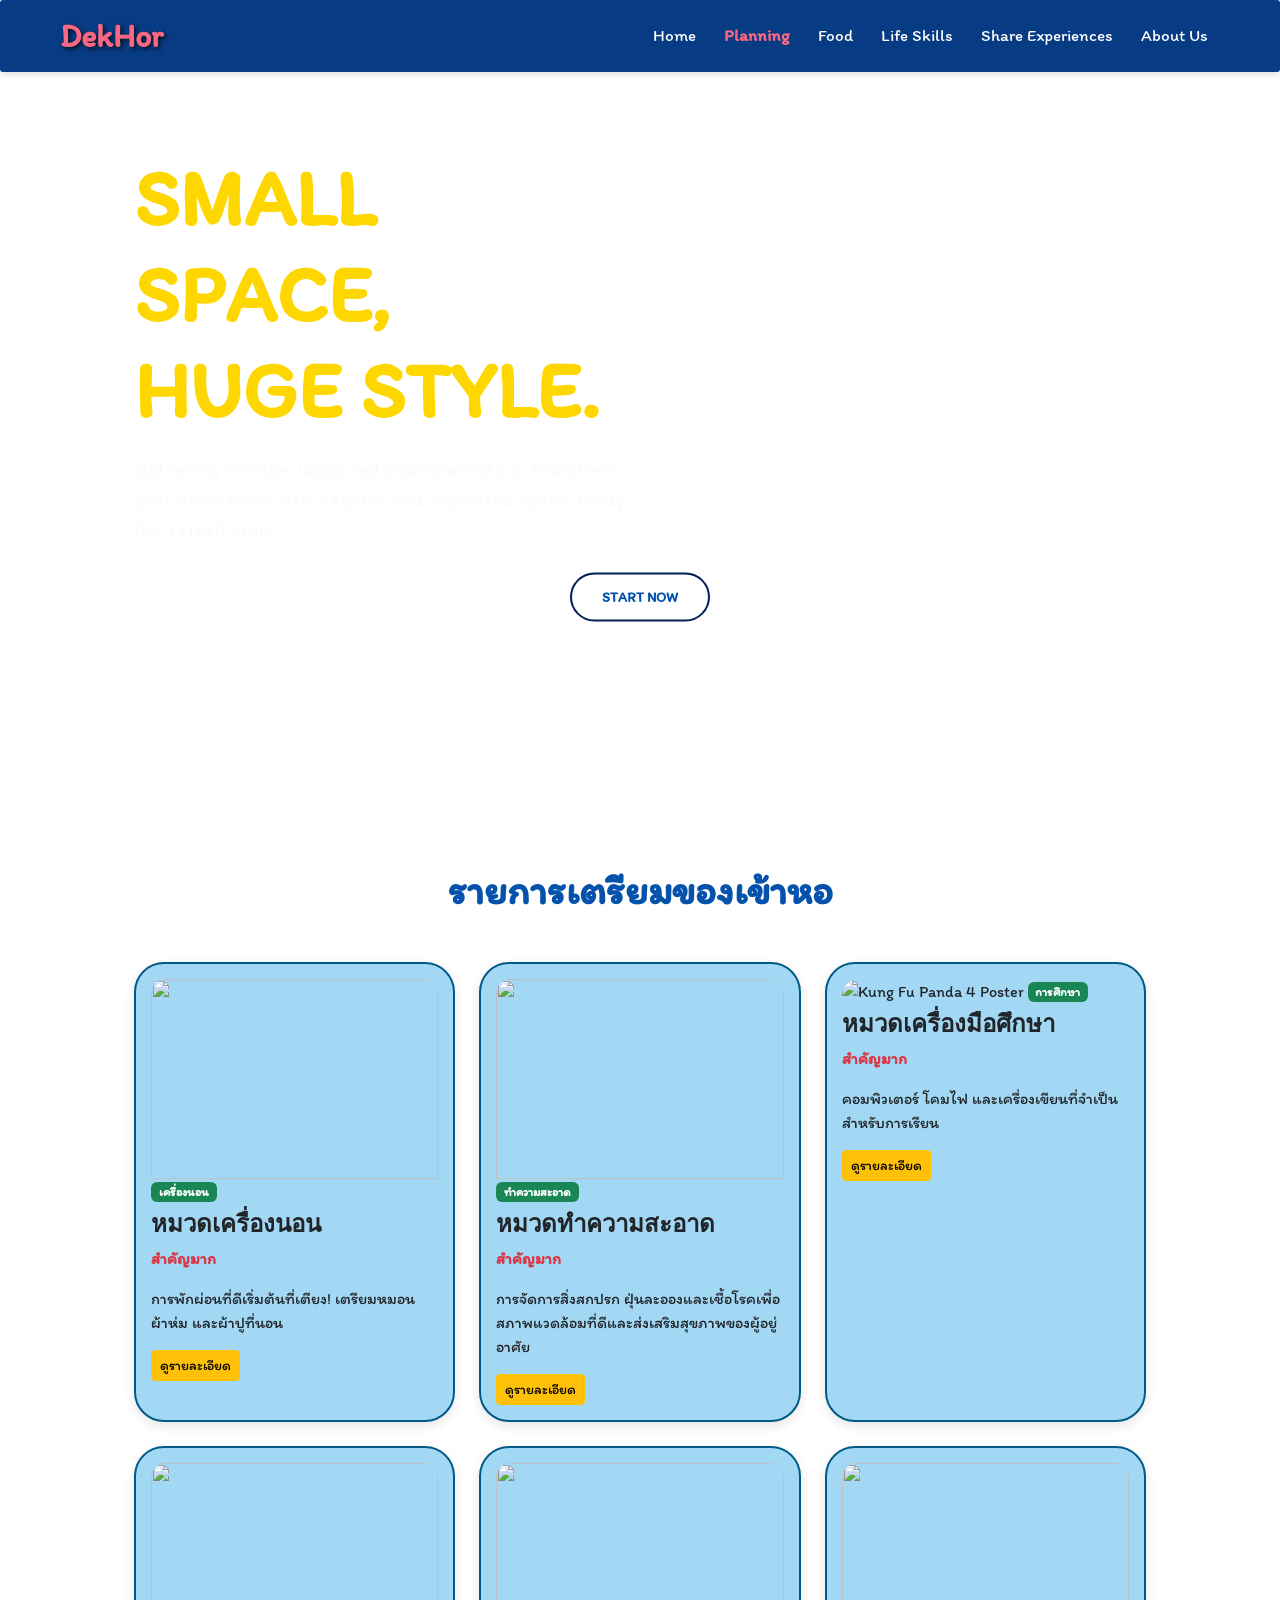
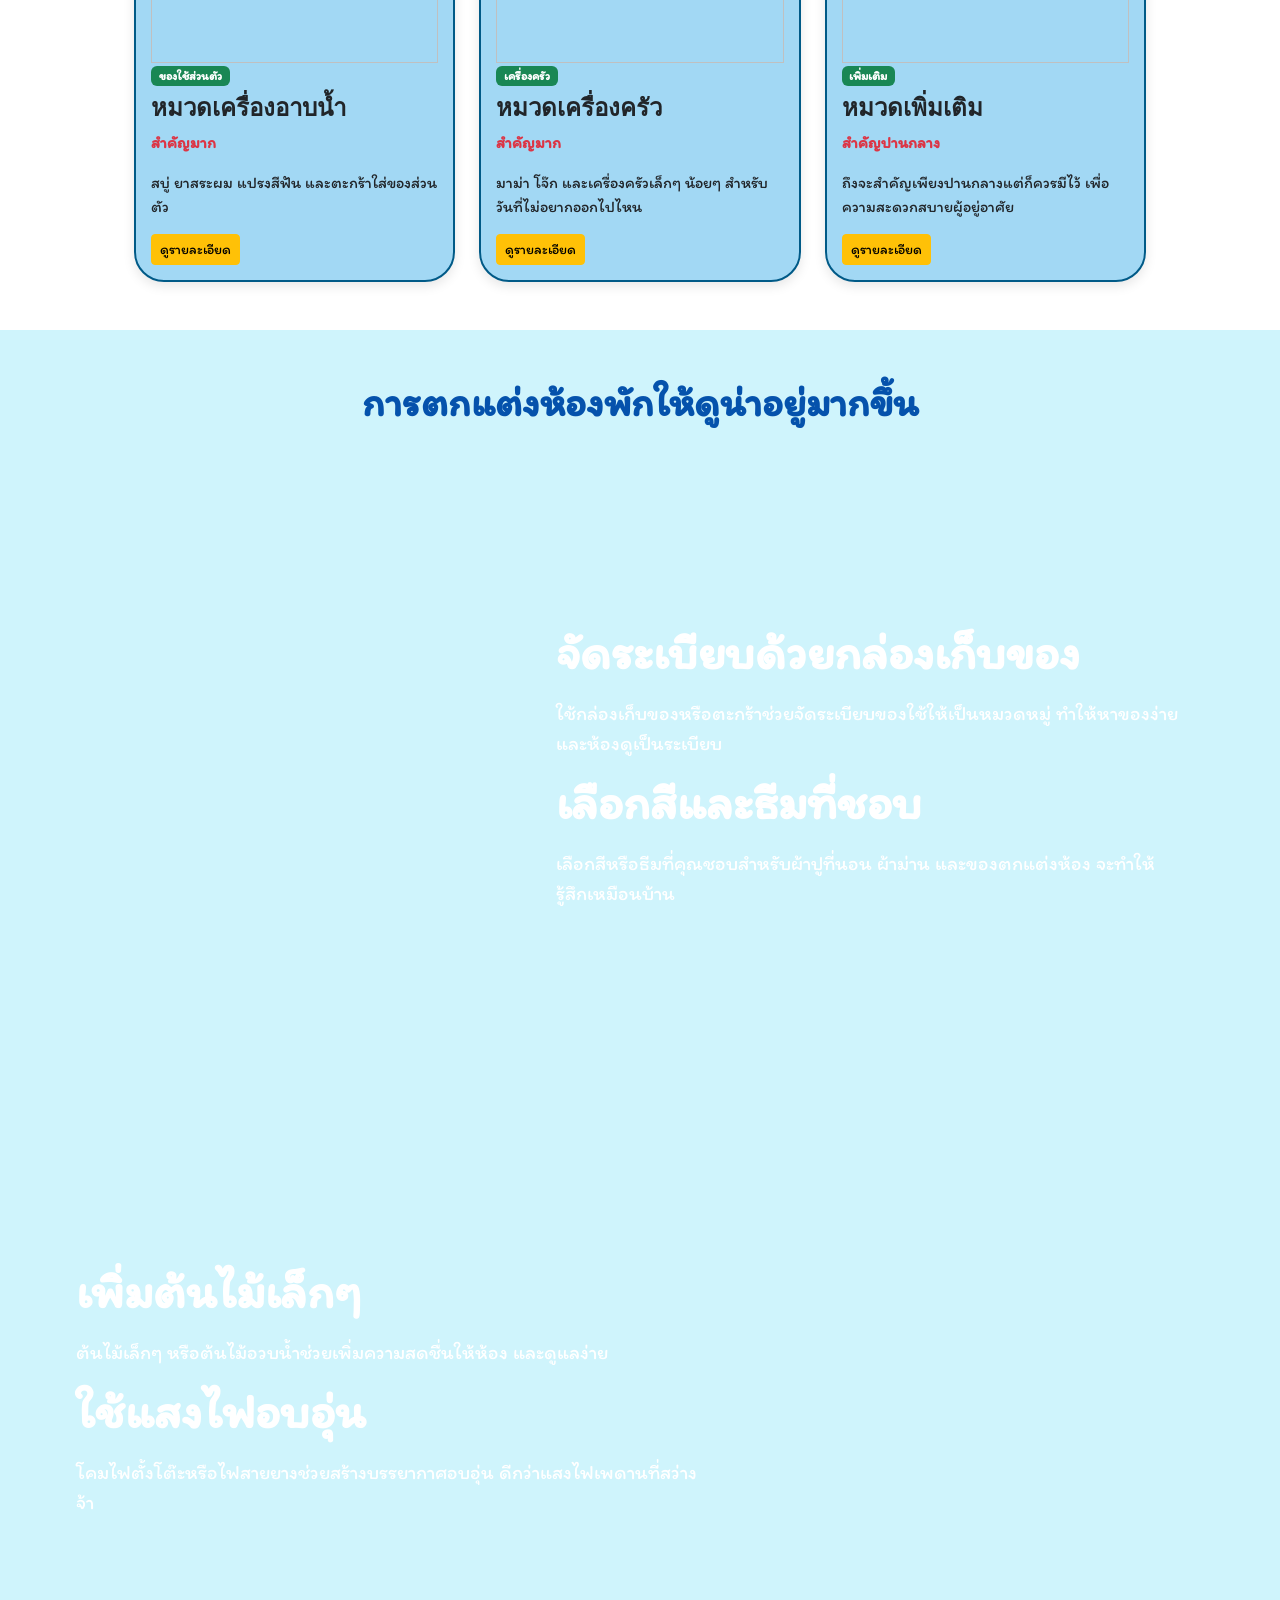
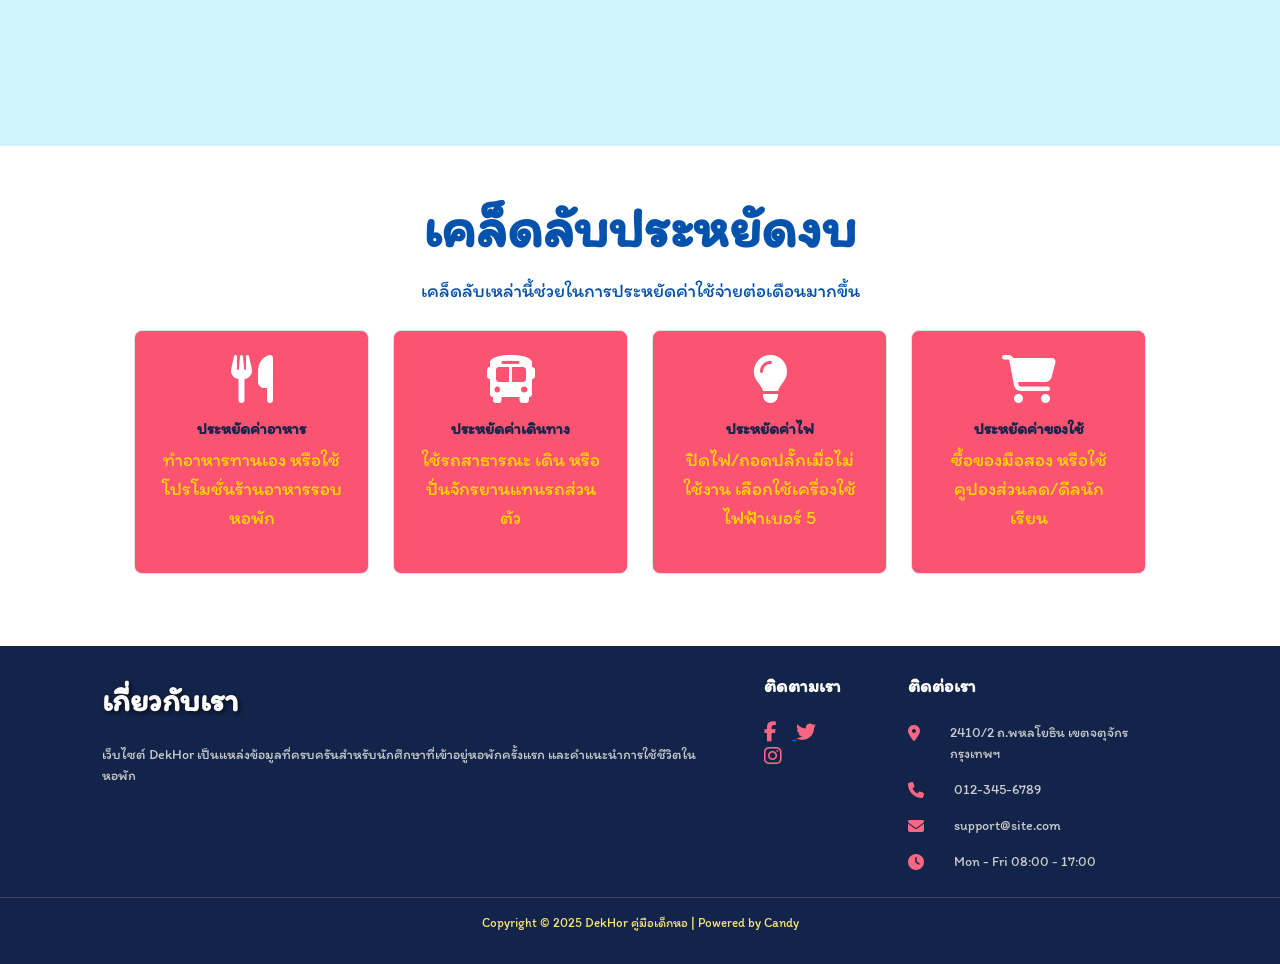
==== Page2S.html @ 7e624279 "Update all files" ====
<!DOCTYPE html>
<html lang="th">
<head>
    <meta charset="UTF-8">
    <meta name="viewport" content="width=device-width, initial-scale=1.0">
    <title>DekHor-Candy.com</title>
    <link href="https://cdn.jsdelivr.net/npm/bootstrap@5.3.3/dist/css/bootstrap.min.css" rel="stylesheet">
    <link href="https://fonts.googleapis.com/css2?family=Poppins:wght@400;600;700&display=swap" rel="stylesheet">
    <link rel="stylesheet" href="Page2S.css">
    <link rel="stylesheet" href="https://cdnjs.cloudflare.com/ajax/libs/font-awesome/6.5.2/css/all.min.css">
    
</head>
<body>

    <!-- navbar -->
    <header class="main-header">
        <div class="container nav-wrapper">
             <a href="#" class="logo">DekHor</a>
                <nav class="main-nav">
                    <ul>
                         <li><a href="index.html">Home</a></li>
                        <li><a href="#" class="active-link">Planning</a></li>
                        <li><a href="page3.html">Food</a></li>
                        <li><a href="Page4.html">Life Skills</a></li> 
                        <li><a href="page5.html">Share Experiences</a></li>
                        <li><a href="page6.html">About Us</a></li>
                    </ul>
                </nav>
        </div>
    </header>
    
    <div class="banner-section text-center text-lg-start position-relative">
        <div class="container custom-container">
            <div class="row align-items-center">
                <div class="col-lg-6 z-1">
                <h1 class="display-1 fw-bold text-uppercase mb-3">SMALL SPACE,<br> HUGE STYLE.</h1>
                <p class="lead mb-4">Gathering creative ideas and essential lists to transform your dorm room into a stylish and organized space, ready for a fresh start.</p>
                </div>
                <div class="col-lg-6 banner-image-container z-1">
            </div>
        </div>
        
        <a href="#checklist" class="btn btn-outline-dark btn-lg banner-btn position-absolute start-50 translate-middle" style="top: 73%;">START NOW</a>
        </div> 
        <div class="wave-background"></div>
    <!-- <div class="image-content">
        <img src="https://cdn.pixabay.com/photo/2019/10/27/19/50/his-and-her-4582654_640.png" alt="Bedding essentials" class="item-image">
    </div> -->
    </div>
    </header>
    <section id="checklist" class="py-5">
        <div class="container custom-container">
            <h4 class="text-center mb-5 display-5 fw-bold ">รายการเตรียมของเข้าหอ</h4>
            <div class="row row-cols-1 row-cols-sm-2 row-cols-md-3 row-cols-lg-3 g-4">
                <div class="col">
                    <div class="card h-100 card-custom">
                        <div class="card-img-top card-placeholder">
                    </div>
                        <div class="card-body">
                            <img src="https://www.ikea.com/ext/ingkadam/m/7947dcb6a9836bea/original/PH171928-crop001.jpg?f=xl" class="card-img-top card-cover-image" alt="">
                            <span class="badge bg-success mb-2">เครื่องนอน</span>
                            <h5 class="card-title">หมวดเครื่องนอน</h5>
                            <p class="card-text text-danger fw-bold">สำคัญมาก</p>
                            <p class="card-text">การพักผ่อนที่ดีเริ่มต้นที่เตียง! เตรียมหมอน ผ้าห่ม และผ้าปูที่นอน</p>
                            <button class="btn btn-sm btn-warning" data-bs-toggle="modal" data-bs-target="#itemModal1">ดูรายละเอียด</button>
                        </div>
                    </div>
                </div>
                <div class="col">
                    <div class="card h-100 card-custom">
                        <div class="card-img-top card-placeholder"></div>
                        <div class="card-body">
                            <img src="https://www.ikea.com/images/aengsjoen-a6f389eda49e65a66efc61b4f09bb8aa.jpg?f=s" class="card-img-top card-cover-image" alt="">
                            <span class="badge bg-success mb-2">ทำความสะอาด</span>
                            <h5 class="card-title">หมวดทำความสะอาด</h5>
                            <p class="card-text text-danger fw-bold">สำคัญมาก</p>
                            <p class="card-text">การจัดการสิ่งสกปรก ฝุ่นละอองและเชื้อโรคเพื่อสภาพแวดล้อมที่ดีและส่งเสริมสุขภาพของผู้อยู่อาศัย</p>
                            <button class="btn btn-sm btn-warning" data-bs-toggle="modal" data-bs-target="#itemModal2">ดูรายละเอียด</button>
                        </div>
                    </div>
                </div>
                <div class="col">
                    <div class="card h-100 card-custom">
                        <div class="card-img-top card-placeholder"></div>
                        <div class="card-body">
                            <img src="https://www.ikea.com/th/th/images/products/kallax-loberget-desk-and-chair-white__1383002_pe962418_s5.jpg?f=xxs" class="card-img-top card-cover-image" alt="Kung Fu Panda 4 Poster">
                            <span class="badge bg-success mb-2">การศึกษา</span>
                            <h5 class="card-title">หมวดเครื่องมือศึกษา</h5>
                            <p class="card-text text-danger fw-bold">สำคัญมาก</p>
                            <p class="card-text">คอมพิวเตอร์ โคมไฟ และเครื่องเขียนที่จำเป็นสำหรับการเรียน</p>
                            <button class="btn btn-sm btn-warning" data-bs-toggle="modal" data-bs-target="#itemModal3">ดูรายละเอียด</button>
                        </div>
                    </div>
                </div>
                <div class="col">
                    <div class="card h-100 card-custom">
                        <div class="card-img-top card-placeholder"></div>
                        <div class="card-body">
                            <img src="https://scg-home-prod-dam-product.s3.ap-southeast-1.amazonaws.com/ac03ea1b4687407180a971ad364105a7.jpg" class="card-img-top card-cover-image" alt="">
                            <span class="badge bg-success text-white mb-2">ของใช้ส่วนตัว</span>
                            <h5 class="card-title">หมวดเครื่องอาบน้ำ</h5>
                            <p class="card-text text-danger fw-bold">สำคัญมาก</p>
                            <p class="card-text">สบู่ ยาสระผม แปรงสีฟัน และตะกร้าใส่ของส่วนตัว</p>
                            <button class="btn btn-sm btn-warning" data-bs-toggle="modal" data-bs-target="#itemModal4">ดูรายละเอียด</button>
                        </div>
                    </div>
                </div>
                <div class="col">
                    <div class="card h-100 card-custom">
                        <div class="card-img-top card-placeholder"></div>
                        <div class="card-body">
                            <img src="https://www.ikea.com/th/th/images/products/nickebo-door-matt-anthracite__1126846_pe875874_s5.jpg?f=xxs" class="card-img-top card-cover-image" alt="">
                            <span class="badge bg-success mb-2">เครื่องครัว</span>
                            <h5 class="card-title">หมวดเครื่องครัว</h5>
                            <p class="card-text text-danger fw-bold">สำคัญมาก</p>
                            <p class="card-text">มาม่า โจ๊ก และเครื่องครัวเล็กๆ น้อยๆ สำหรับวันที่ไม่อยากออกไปไหน</p>
                            <button class="btn btn-sm btn-warning" data-bs-toggle="modal" data-bs-target="#itemModal5">ดูรายละเอียด</button>
                        </div>
                    </div>
                </div>
                <div class="col">
                    <div class="card h-100 card-custom">
                        <div class="card-img-top card-placeholder"></div>
                        <div class="card-body">
                            <img src="https://www.ikea.com/th/th/images/products/baggebo-shelving-unit-metal-white__0981563_pe815398_s5.jpg?f=xxs" class="card-img-top card-cover-image" alt="">
                            <span class="badge bg-success mb-2">เพิ่มเติม</span>
                            <h5 class="card-title">หมวดเพิ่มเติม</h5>
                            <p class="card-text text-danger fw-bold">สำคัญปานกลาง</p>
                            <p class="card-text">ถึงจะสำคัญเพียงปานกลางแต่ก็ควรมีไว้ เพื่อความสะดวกสบายผู้อยู่อาศัย</p>
                            <button class="btn btn-sm btn-warning" data-bs-toggle="modal" data-bs-target="#itemModal6">ดูรายละเอียด</button>
                        </div>
                    </div>
                </div>
                </div>
  
        </div>
    </section>

    <div class="modal fade" id="itemModal1" tabindex="-1" aria-labelledby="itemModal1Label" aria-hidden="true">
        <div class="modal-dialog modal-dialog-centered">
            <div class="modal-content">
                <div class="modal-header">
                    <h5 class="modal-title" id="itemModal1Label">รายละเอียด: หมวดเครื่องนอน</h5>
                    <button type="button" class="btn-close" data-bs-dismiss="modal" aria-label="Close"></button>
                </div>
                <div class="modal-body">
                    <ul class="list-unstyled">
                        <li><i class="fa-solid fa-circle-check text-success me-2"></i> หมอนและปลอกหมอน</li>
                        <li><i class="fa-solid fa-circle-check text-success me-2"></i> ผ้าห่ม หรือ ผ้านวม</li>
                        <li><i class="fa-solid fa-circle-check text-success me-2"></i> ผ้าปูที่นอน (ขนาดเตียงหอพัก)</li>
                        <li><i class="fa-solid fa-circle-check text-success me-2"></i> หมอนข้าง</li>
                        <li><i class="fa-solid fa-circle-check text-success me-2"></i> ตุ๊กตา</li>
                    </ul>
                </div>
                <div class="modal-footer">
                    <button type="button" class="btn btn-danger" data-bs-dismiss="modal">ปิด</button>
                </div>
            </div>
        </div>
    </div>
    <div class="modal fade" id="itemModal2" tabindex="-1" aria-labelledby="itemModal2Label" aria-hidden="true">
        <div class="modal-dialog modal-dialog-centered">
            <div class="modal-content">
                <div class="modal-header">
                    <h5 class="modal-title" id="itemModal2Label">รายละเอียด: หมวดทำความสะอาด</h5>
                    <button type="button" class="btn-close" data-bs-dismiss="modal" aria-label="Close"></button>
                </div>
                <div class="modal-body">
                    <ul class="list-unstyled">
                        <li><i class="fa-solid fa-circle-check text-success me-2"></i> น้ำยาซักผ้า น้ำยาปรับผ้านุ่ม</li>
                        <li><i class="fa-solid fa-circle-check text-success me-2"></i> น้ำยาล้างห้องน้ำ</li>
                        <li><i class="fa-solid fa-circle-check text-success me-2"></i> น้ำยาล้างจานและฟองน้ำ</li>
                        <li><i class="fa-solid fa-circle-check text-success me-2"></i> แปรงขัดห้องน้ำ</li>
                        <li><i class="fa-solid fa-circle-check text-success me-2"></i> ไม้กวาด ไม้ถูพื้น</li>
                        <li><i class="fa-solid fa-circle-check text-success me-2"></i> น้ำยาถูพื้น </li>
                        <li><i class="fa-solid fa-circle-check text-success me-2"></i> ถุงดำ ถังขยะ</li>
                        <li><i class="fa-solid fa-circle-check text-success me-2"></i> พรมเช็ดเท้า</li>
                        <li><i class="fa-solid fa-circle-check text-success me-2"></i> กะละมัง</li>
                    </ul>
                </div>
                <div class="modal-footer">
                    <button type="button" class="btn btn-danger" data-bs-dismiss="modal">ปิด</button>
                </div>
            </div>
        </div>
    </div>
    <div class="modal fade" id="itemModal3" tabindex="-1" aria-labelledby="itemModal1Label" aria-hidden="true">
        <div class="modal-dialog modal-dialog-centered">
            <div class="modal-content">
                <div class="modal-header">
                    <h5 class="modal-title" id="itemModal1Label">รายละเอียด: อุปกรณ์การเรียน</h5>
                    <button type="button" class="btn-close" data-bs-dismiss="modal" aria-label="Close"></button>
                </div>
                <div class="modal-body">
                    <ul class="list-unstyled">
                        <li><i class="fa-solid fa-circle-check text-success me-2"></i> อุปกรณ์เครื่องเขียน</li>
                        <li><i class="fa-solid fa-circle-check text-success me-2"></i> ไอแพด หรือ แท็ปเล็ต</li>
                        <li><i class="fa-solid fa-circle-check text-success me-2"></i> สมุด , หนังสือ</li>
                        <li><i class="fa-solid fa-circle-check text-success me-2"></i> โคมไฟ</li>
                        <li><i class="fa-solid fa-circle-check text-success me-2"></i> กรรไกร , คัตเตอร์</li>
                    </ul>
                </div>
                <div class="modal-footer">
                    <button type="button" class="btn btn-danger" data-bs-dismiss="modal">ปิด</button>
                </div>
            </div>
        </div>
    </div>
    <div class="modal fade" id="itemModal4" tabindex="-1" aria-labelledby="itemModal1Label" aria-hidden="true">
        <div class="modal-dialog modal-dialog-centered">
            <div class="modal-content">
                <div class="modal-header">
                    <h5 class="modal-title" id="itemModal1Label">รายละเอียด: ของใช้ส่วนตัว</h5>
                    <button type="button" class="btn-close" data-bs-dismiss="modal" aria-label="Close"></button>
                </div>
                <div class="modal-body">
                    <ul class="list-unstyled">
                        <li><i class="fa-solid fa-circle-check text-success me-2"></i> เครื่องสำอางค์</li>
                        <li><i class="fa-solid fa-circle-check text-success me-2"></i> สกินแคร์</li>
                        <li><i class="fa-solid fa-circle-check text-success me-2"></i> น้ำหอม</li>
                        <li><i class="fa-solid fa-circle-check text-success me-2"></i> โรลออน</li>
                        <li><i class="fa-solid fa-circle-check text-success me-2"></i> ยาสามัญประจำบ้าน</li>
                        <li><i class="fa-solid fa-circle-check text-success me-2"></i> ชุดทำแผล</li>

                    </ul>
                </div>
                <div class="modal-footer">
                    <button type="button" class="btn btn-danger" data-bs-dismiss="modal">ปิด</button>
                </div>
            </div>
        </div>
    </div>
    <div class="modal fade" id="itemModal5" tabindex="-1" aria-labelledby="itemModal1Label" aria-hidden="true">
        <div class="modal-dialog modal-dialog-centered">
            <div class="modal-content">
                <div class="modal-header">
                    <h5 class="modal-title" id="itemModal1Label">รายละเอียด: เครื่องครัว</h5>
                    <button type="button" class="btn-close" data-bs-dismiss="modal" aria-label="Close"></button>
                </div>
                <div class="modal-body">
                    <ul class="list-unstyled">
                        <li><i class="fa-solid fa-circle-check text-success me-2"></i> เครื่องปรุง</li>
                        <li><i class="fa-solid fa-circle-check text-success me-2"></i> หม้อหุงข้าว</li>
                        <li><i class="fa-solid fa-circle-check text-success me-2"></i> มีด+เขียง</li>
                        <li><i class="fa-solid fa-circle-check text-success me-2"></i> จาน ชาม</li>
                        <li><i class="fa-solid fa-circle-check text-success me-2"></i> ช้อน ซ้อม ตะเกียบ</li>
                        <li><i class="fa-solid fa-circle-check text-success me-2"></i> แก้วน้ำ</li>
                        <li><i class="fa-solid fa-circle-check text-success me-2"></i> ข้าวสาร อาหารแห้ง</li>
                    </ul>
                </div>
                <div class="modal-footer">
                    <button type="button" class="btn btn-danger" data-bs-dismiss="modal">ปิด</button>
                </div>
            </div>
        </div>
    </div>
    <div class="modal fade" id="itemModal6" tabindex="-1" aria-labelledby="itemModal1Label" aria-hidden="true">
        <div class="modal-dialog modal-dialog-centered">
            <div class="modal-content">
                <div class="modal-header">
                    <h5 class="modal-title" id="itemModal1Label">รายละเอียด: หมวดเพิ่มเติม</h5>
                    <button type="button" class="btn-close" data-bs-dismiss="modal" aria-label="Close"></button>
                </div>
                <div class="modal-body">
                    <ul class="list-unstyled">
                        <li><i class="fa-solid fa-circle-check text-success me-2"></i> ปลั๊กสามตา</li>
                        <li><i class="fa-solid fa-circle-check text-success me-2"></i> ไม้แขวนเสื้อ+ไม้หนีบผ้า</li>
                        <li><i class="fa-solid fa-circle-check text-success me-2"></i> ตระกร้าใส่ผ้า</li>
                        <li><i class="fa-solid fa-circle-check text-success me-2"></i> ราวตากผ้า </li>
                        <li><i class="fa-solid fa-circle-check text-success me-2"></i> ร่ม</li>
                        <li><i class="fa-solid fa-circle-check text-success me-2"></i> พัดลม</li>
                        <li><i class="fa-solid fa-circle-check text-success me-2"></i> สเปรย์ดับกลิ่นห้อง</li>
                        <li><i class="fa-solid fa-circle-check text-success me-2"></i> ปฏิทิน</li>
                        <li><i class="fa-solid fa-circle-check text-success me-2"></i> แม่กุญแจ</li>
                        <li><i class="fa-solid fa-circle-check text-success me-2"></i> นาฬิกา</li>
                    </ul>
                </div>
                <div class="modal-footer">
                    <button type="button" class="btn btn-danger" data-bs-dismiss="modal">ปิด</button>
                </div>
            </div>
        </div>
    </div>
    <section id="about" class="py-5 bg-info-subtle">
        <div class="container-fluid custom-container">
            <h2 class="text-center mb-5 display-4 fw-bold">การตกแต่งห้องพักให้ดูน่าอยู่มากขึ้น</h2>
            <div class="row about-row bg-red-pink py-5 mb-4 rounded-3 align-items-center">
                <div class="col-lg-5 text-center order-lg-1">
                </div>
                <div class="col-lg-7 text-white order-lg-2 text-center text-lg-start px-4">
                    <h4 class="display-5 fw-bold mb-3">จัดระเบียบด้วยกล่องเก็บของ</h4>
                    <p class="lead">ใช้กล่องเก็บของหรือตะกร้าช่วยจัดระเบียบของใช้ให้เป็นหมวดหมู่ ทำให้หาของง่ายและห้องดูเป็นระเบียบ</p>
                    <h4 class="display-5 fw-bold mb-3">เลือกสีและธีมที่ชอบ</h4>
                    <p class="lead">เลือกสีหรือธีมที่คุณชอบสำหรับผ้าปูที่นอน ผ้าม่าน และของตกแต่งห้อง จะทำให้รู้สึกเหมือนบ้าน</p>
                </div>
            </div>

            <div class="row about-row bg-yellow py-5 rounded-3 align-items-center">
                <div class="col-lg-5 text-center order-lg-2">
                </div>
                <div class="col-lg-7 text-white order-lg-1 text-center text-lg-start px-4">
                    <h3 class="display-5 fw-bold mb-3">เพิ่มต้นไม้เล็กๆ</h3>
                    <p class="lead">ต้นไม้เล็กๆ หรือต้นไม้อวบน้ำช่วยเพิ่มความสดชื่นให้ห้อง และดูแลง่าย</p>
                    <h3 class="display-5 fw-bold mb-3">ใช้แสงไฟอบอุ่น</h3>
                    <p class="lead">โคมไฟตั้งโต๊ะหรือไฟสายยางช่วยสร้างบรรยากาศอบอุ่น ดีกว่าแสงไฟเพดานที่สว่างจ้า</p>
                </div>
            </div>
            
        </div>
    </section>

    <section id="services" class="py-5">
        <div class="container custom-container">
            <h5 class="text-center mb-3 display-4 fw-bold">เคล็ดลับประหยัดงบ</h5>
            <p class="text-center  mb-4">เคล็ดลับเหล่านี้ช่วยในการประหยัดค่าใช้จ่ายต่อเดือนมากขึ้น</p>
            <div class="row text-center">
                <div class="col-md-3 mb-4">
                    <div class="service-box p-4 rounded-3 h-100">
                        <i class="fa-solid fa-utensils fa-3x mb-3 text-red-pink"></i>
                        <h4 class="fw-bold">ประหยัดค่าอาหาร</h4>
                        <p class="text-muted">ทำอาหารทานเอง หรือใช้โปรโมชั่นร้านอาหารรอบหอพัก</p>
                    </div>
                </div>
                <div class="col-md-3 mb-4">
                    <div class="service-box p-4 rounded-3 h-100">
                        <i class="fa-solid fa-bus fa-3x mb-3 text-red-pink"></i>
                        <h4 class="fw-bold">ประหยัดค่าเดินทาง</h4>
                        <p class="text-muted">ใช้รถสาธารณะ เดิน หรือปั่นจักรยานแทนรถส่วนตัว</p>
                    </div>
                </div>
                <div class="col-md-3 mb-4">
                    <div class="service-box p-4 rounded-3 h-100">
                        <i class="fa-solid fa-lightbulb fa-3x mb-3 text-red-pink"></i>
                        <h4 class="fw-bold">ประหยัดค่าไฟ</h4>
                        <p class="text-muted">ปิดไฟ/ถอดปลั๊กเมื่อไม่ใช้งาน เลือกใช้เครื่องใช้ไฟฟ้าเบอร์ 5</p>
                    </div>
                </div>
                <div class="col-md-3 mb-4">
                    <div class="service-box p-4 rounded-3 h-100">
                        <i class="fa-solid fa-cart-shopping fa-3x mb-3 text-red-pink"></i>
                        <h4 class="fw-bold">ประหยัดค่าของใช้</h4>
                        <p class="text-muted">ซื้อของมือสอง หรือใช้คูปองส่วนลด/ดีลนักเรียน</p>
                    </div>
                </div>
            </div>
        </div>
    </section>

    <!-- footer -->

        <footer class="main-footer">
        <div class="container footer-wrapper">
            <div class="footer-col col-about">
                <div class="logo footer-logo">เกี่ยวกับเรา</div>
                <p> เว็บไซต์ DekHor เป็นแหล่งข้อมูลที่ครบครันสำหรับนักศึกษาที่เข้าอยู่หอพักครั้งแรก และคำแนะนำการใช้ชีวิตในหอพัก</p>
                
            </div>

            <div class="footer-col col-links">
                <h3>ติดตามเรา</h3>
                <div class="social-icons">
                    <a href="https://www.facebook.com/?stype=lo&flo=1&deoia=1&jlou=AfiCDcsmldm_uPu2U_OIRpetvtC00AKFu7j5s4ymX7mV17ALT87RqpoX0fDr2HabEOqWtWjGeXrFGMCjzXpcMPvGN8PGRbZf633vov9H9UpqcQ&smuh=24713&lh=Ac8H46CS3169xo2KSwk" target="_blank" class="social-link">
                        <i class="fa-brands fa-facebook-f"></i>
                    </a>
                    <a href="https://x.com" target="_blank" class="social-link">
                        <i class="fa-brands fa-twitter"></i>
                    </a>
                    <a href="https://www.instagram.com/accounts/login/?hl=en" target="_blank" class="social-link">
                        <i class="fa-brands fa-instagram"></i>
                    </a>
                </div>
            </div>

            <div class="footer-col col-contact">
                <h3>ติดต่อเรา</h3>
                <div class="contact-item">
                    <i class="fa-solid fa-location-dot"></i>
                    <p>2410/2 ถ.พหลโยธิน เขตจตุจักร กรุงเทพฯ</p>
                </div>
                <div class="contact-item">
                    <i class="fa-solid fa-phone"></i>
                    <p>012-345-6789</p>
                </div>
                <div class="contact-item">
                    <i class="fa-solid fa-envelope"></i>
                    <p>support@site.com</p>
                </div>
                <div class="contact-item">
                    <i class="fa-solid fa-clock"></i>
                    <p>Mon - Fri 08:00 - 17:00</p>
                </div>
            </div>
        </div>
        <div class="copyright">
            <p>Copyright © 2025 DekHor คู่มือเด็กหอ | Powered by Candy</p>
        </div>
    </footer>

    

    <script src="https://cdn.jsdelivr.net/npm/bootstrap@5.3.3/dist/js/bootstrap.bundle.min.js"></script>
</body>

</html>
---- Page2S.css ----
@import url('https://fonts.googleapis.com/css2?family=Itim&display=swap');
*{
    font-family: "Itim", cursive;
    font-style: normal;
}

:root {
    --color-primary-blue: #a2d8f4;
    --color-dorm-blue: #a2d8f4; 
    --color-dorm-yellow: #FFD700; 
    --color-text-dorm: #FFFFFF;
    --font-primary: 'Playfair Display', serif;
    --primary-color: #fa6782; /* แดง/ชมพูสำหรับ Home และปุ่ม */
    --text-menu: #ffffff; /* สีเทาสำหรับลิงก์ทั่วไป */
    --bg-page: #BFDDEE; /* สีพื้นหลังอ่อนๆ ของหน้าจอ */
    --hover-bg: #FDEEEB; /* สีพื้นหลัง Hover */
    --text-color: #FFFFFF; /* สีข้อความขาว */
    --headline-color: #FFFFFF;
    --footer-bg: #13244b;
}


.custom-container {
    padding-left: 5%;
    padding-right: 5%;
}

/* -------------------------------------- */
/* 1. Navbar Styles */
/* -------------------------------------- */
/* --- Navigation Bar Layout --- */
.main-header {
    padding: 12px 0;
    background-color: rgb(7, 59, 131); 
    box-shadow: 0 2px 8px rgba(0, 0, 0, 0.15); 
    border-radius: 3px;
    position: fixed; 
    top: 0;       /* ยึดติดกับขอบด้านบนของหน้าจอ */
    width: 100%;  /* ทำให้ Navbar กว้างเต็มจอเสมอ */
    z-index: 1000;
}

.nav-wrapper {
    display: flex;
    justify-content: space-between; 
    align-items: center; 
    max-width: 1200px; 
    margin: 0 auto; 
    padding: 0 20px;
    flex-wrap: wrap;
    gap: 10px;
}

/* --- Logo Style --- */
.logo {
    font-size: 32px;
    font-weight: 700;
    text-shadow: 2px 2px 4px rgba(9, 8, 7, 0.8);
    color: var(--primary-color);
    text-decoration: none;
    white-space: nowrap;
}

/* --- Menu Links Style --- */
.main-nav {
    display: flex;
    align-items: center;
}

.main-nav ul {
    list-style: none;
    display: flex; 
    flex-wrap: wrap;
    align-items: center;
    justify-content: center;
    padding: 0;
    margin: 0;
    gap: 4px;
}

.main-nav ul li {
    margin: 0;
}

.main-nav ul li a {
    text-decoration: none;
    font-size: 17px; 
    font-weight: 500;
    color: var(--text-menu); 
    padding: 8px 12px; 
    transition: background-color 0.3s, color 0.3s, border-radius 0.3s;
    display: block; 
    border-radius: 5px;
    white-space: nowrap;
}

/* Style สำหรับลิงก์ที่ถูกเลือกอยู่ (Home) */
.main-nav ul li .active-link {
    color: var(--primary-color); /* สีชมพู/แดง */
    font-weight: 600;
}

/* Hover Effect (กล่องสีอ่อน) */
.main-nav ul li a:hover:not(.active-link) {
    background-color: var(--hover-bg); /* สีชมพูอ่อน */
    color: var(--primary-color);
}



#checklist h4 {
    font-size: 2.5rem;
    text-align: justify;
    color:#0552ac;
}

#checklist1{
    background-color: #c70202;
}


#checklist h5 {
    font-size: 1.5rem;
    text-align: justify;
}

h4{
    font-size: 1.0rem;
    text-align: justify;
  
}

#about  h2 { 
    font-size: 2.5rem;
    text-align: justify;
    color:#0552ac;
}

/* -------------------------------------- */
/* 1. Banner Styles (DORM LIFE, YOUR STYLE) */
/* -------------------------------------- */
.banner-section {
    background-image: url('https://www.ghibli.jp/gallery/karigurashi007.jpg');
    padding-top: 150px; 
    padding-bottom: 250px;
    min-height: 80vh;
    overflow: hidden; 
    position: relative;
    
}

.banner-section h1 {
    color: #FFD700; 
    font-size: 5rem;
}

.banner-section p {
    color:#fbfbfc ;
    max-width: 500px;
}

.banner-btn {
    display: inline-block;
    padding: 12px 30px;
    background-color: transparent;
    color: #0552AC;
    border: 2px solid #001F54;
    text-decoration: none;
    font-weight: 700;
    font-size: 14px;
    border-radius: 30px;
    position: relative;
    transition: background-color 0.3s, color 0.3s, border-color 0.3s; 
    z-index: 10;
}
.banner-btn:hover {
    background-color: #0552AC; 
    color: #FFFFFF; 
    border-color: #0552AC; 
}

.banner-btn:active {
    background-color: #001F54; 
    color: #FFFFFF;
}

@media (max-width: 900px) {
    .banner-section .container {
        display: flex;
        flex-direction: column; 
        align-items: center; 
        text-align: center !important;
        
    }
    .banner-btn {
        position: relative; 
        top: 0;
        right: auto;
        transform: none;
        order: 3; 
        margin-top: 20; 
        margin-bottom: 20px;
        z-index: 100; 
    }
    
    .banner-section h1, 
    .banner-section p {
        order: 1;
        text-align: center;
        width: 100%;
    }
}

 
/* -------------------------------------- */
/* Media Query สำหรับ Responsive Design */
/* -------------------------------------- */
@media (max-width: 900px) {
    .image-content {
        position: relative;
        top: auto;
        right: auto;
        transform: none;
        width: 100%;
        height: 350px; 
        order: 1; 
        margin-bottom: 20px;
        display: flex;
        justify-content: center;
        align-items: flex-end; 
    }

    .item-image { 
        width: 50%; 
        max-width: 380px; 
        height: auto; 
    }
}


.item-image {
    display: block;
    width: 100%; 
    height: auto;
    object-fit: contain; 
    position: relative; 
}


/* -------------------------------------- */
/* 2. Cards Styles */
/* -------------------------------------- */
.card-custom {
    border: none;
    box-shadow: 0 4px 12px rgba(0, 0, 0, 0.1);
    border-radius: 30px;
}

.card-placeholder {
    background-color: #f8f8f8;
}

.card-body h5 {
    font-weight: bold;
    font-family: var(--font-primary) ;
}

.card-cover-image {
    height: 200px; 
    width: 100%;
    object-fit: cover; 
    border-top-left-radius: 15px;
    border-top-right-radius: 15px;
}
.card-body {
    padding: 15px;
    background-color:#a2d8f4;
    object-fit: cover; 
    border: 2px solid #005a87;
    border-radius: 30px;
    
}

.card-body .card-text:last-of-type {
    margin-bottom: 15px; 
}

.card-body button {
    display: block;
    text-align: center;
    margin-top: auto !important;
}

#checklist {  
    background-color:#ffffff;
}




/* -------------------------------------- */
/* 3. About Section Styles (คล้ายภาพที่ 3) */
/* -------------------------------------- */
.about-row {
    padding: 40px 0;
     
}

.bg-red-pink {
     background-image: url('https://www.ghibli.jp/gallery/majo004.jpg');
     height: 600px; 
     width: 100%; 
     background-repeat: no-repeat; /* ป้องกันไม่ให้ภาพซ้ำ */
     background-position: center center; /* จัดตำแหน่งภาพให้อยู่กึ่งกลาง */
     background-size: cover;
}
.bg-yellow {
     background-image: url('https://www.ghibli.jp/gallery/karigurashi009.jpg');
     height: 600px; 
     width: 100%; 
     background-repeat: no-repeat; 
     background-position: center center; /* จัดตำแหน่งภาพให้อยู่กึ่งกลาง */
     background-size: cover;
}


@media (min-width: 992px) {
    .bg-img-1, .bg-img-2 {
        height: 300px; 
        width: 300px; 
        margin-left: auto; 
        margin-right: auto;
        border-radius: 50%;
    }
}


/* -------------------------------------- */
/* 4. Services Section Styles (คล้ายภาพที่ 4) */
/* -------------------------------------- */
.service-box {
    background-color:#fb5372;
    border: 1px solid #dee2e6;
    transition: transform 0.3s;
}

.service-box:hover {
    transform: translateY(-5px);
    box-shadow: 0 10px 20px rgba(241, 240, 240, 0.1);
}

.service-box h4 {
    color:#13244b;
    text-align: center;
}

.service-box p{
    color:#FFD700;
    text-align: center;
}

.text-red-pink {
    color: var(--color-secondary-red) !important;
}


.service-box p {
    color: #FFD700 !important;    
    text-align: center;
}

#services h5 {
    color:#0552ac;
}


#services p {
    color: #0552ac; 
     font-size: 1.2rem; 
}
.text-red-pink {
    color: #FFFFFF !important; 
}


/*  FOOTER */
.main-footer {
    background-color: var(--footer-bg);
    color: white;
    padding-top: 30px; 
   
}

.footer-wrapper {
    display: flex;
    justify-content: space-between;
    gap: 40px;
    padding-bottom: 10px;
}

.footer-logo {
    color: white;
    margin-bottom: 20px;
    margin-left: 20px;
}

.col-about p {
    font-size: 14px;
    color: #ccc;
    margin-bottom: 20px;
    margin-left: 20px;
}

.social-icons i {
    font-size: 20px;
    margin-right: 15px;
    color: var(--primary-color);
    cursor: pointer;
    transition: color 0.3s;
    text-decoration: none;
}

.footer-col h3 {
    font-size: 18px;
    margin-bottom: 25px;
    color: white;
    font-weight: 600;
    
}

.col-links ul {
    list-style: none;
    
}

.col-links ul li a {
    text-decoration: none;
    color: #ccc;
    display: block;
    margin-bottom: 10px;
    font-size: 14px;
    transition: color 0.3s;
}

.contact-item {
    display: flex;
    align-items: flex-start;
    gap: 10px;
    margin-bottom: 15px;
}

.contact-item i {
    color: var(--primary-color);
    margin-top: 3px;
    font-size: 16px;
    
}

.contact-item p {
    font-size: 14px;
    color: #ccc;
    margin: 0 20px;
}

.copyright {
    text-align: center;
    padding: 15px 0;
    border-top: 1px solid #4D475B; /* เส้นแบ่งสีเข้มขึ้น */
}

.copyright p {
    font-size: 13px;
    color: #f8e47b;
}

@media (max-width: 992px) {
    .nav-wrapper {
        justify-content: center;
        gap: 8px;
    }
    .logo {
        font-size: 28px;
    }
    .main-nav ul li a {
        font-size: 15px;
        padding: 6px 10px;
    }
}

@media (max-width: 600px) {
    .main-header {
        padding: 8px 0;
    }
    .nav-wrapper {
        flex-direction: column;
        gap: 6px;
    }
    .logo {
        font-size: 24px;
    }
    .main-nav ul {
        justify-content: center;
        gap: 2px 4px;
    }
    .main-nav ul li a {
        font-size: 13px;
        padding: 4px 8px;
    }
}
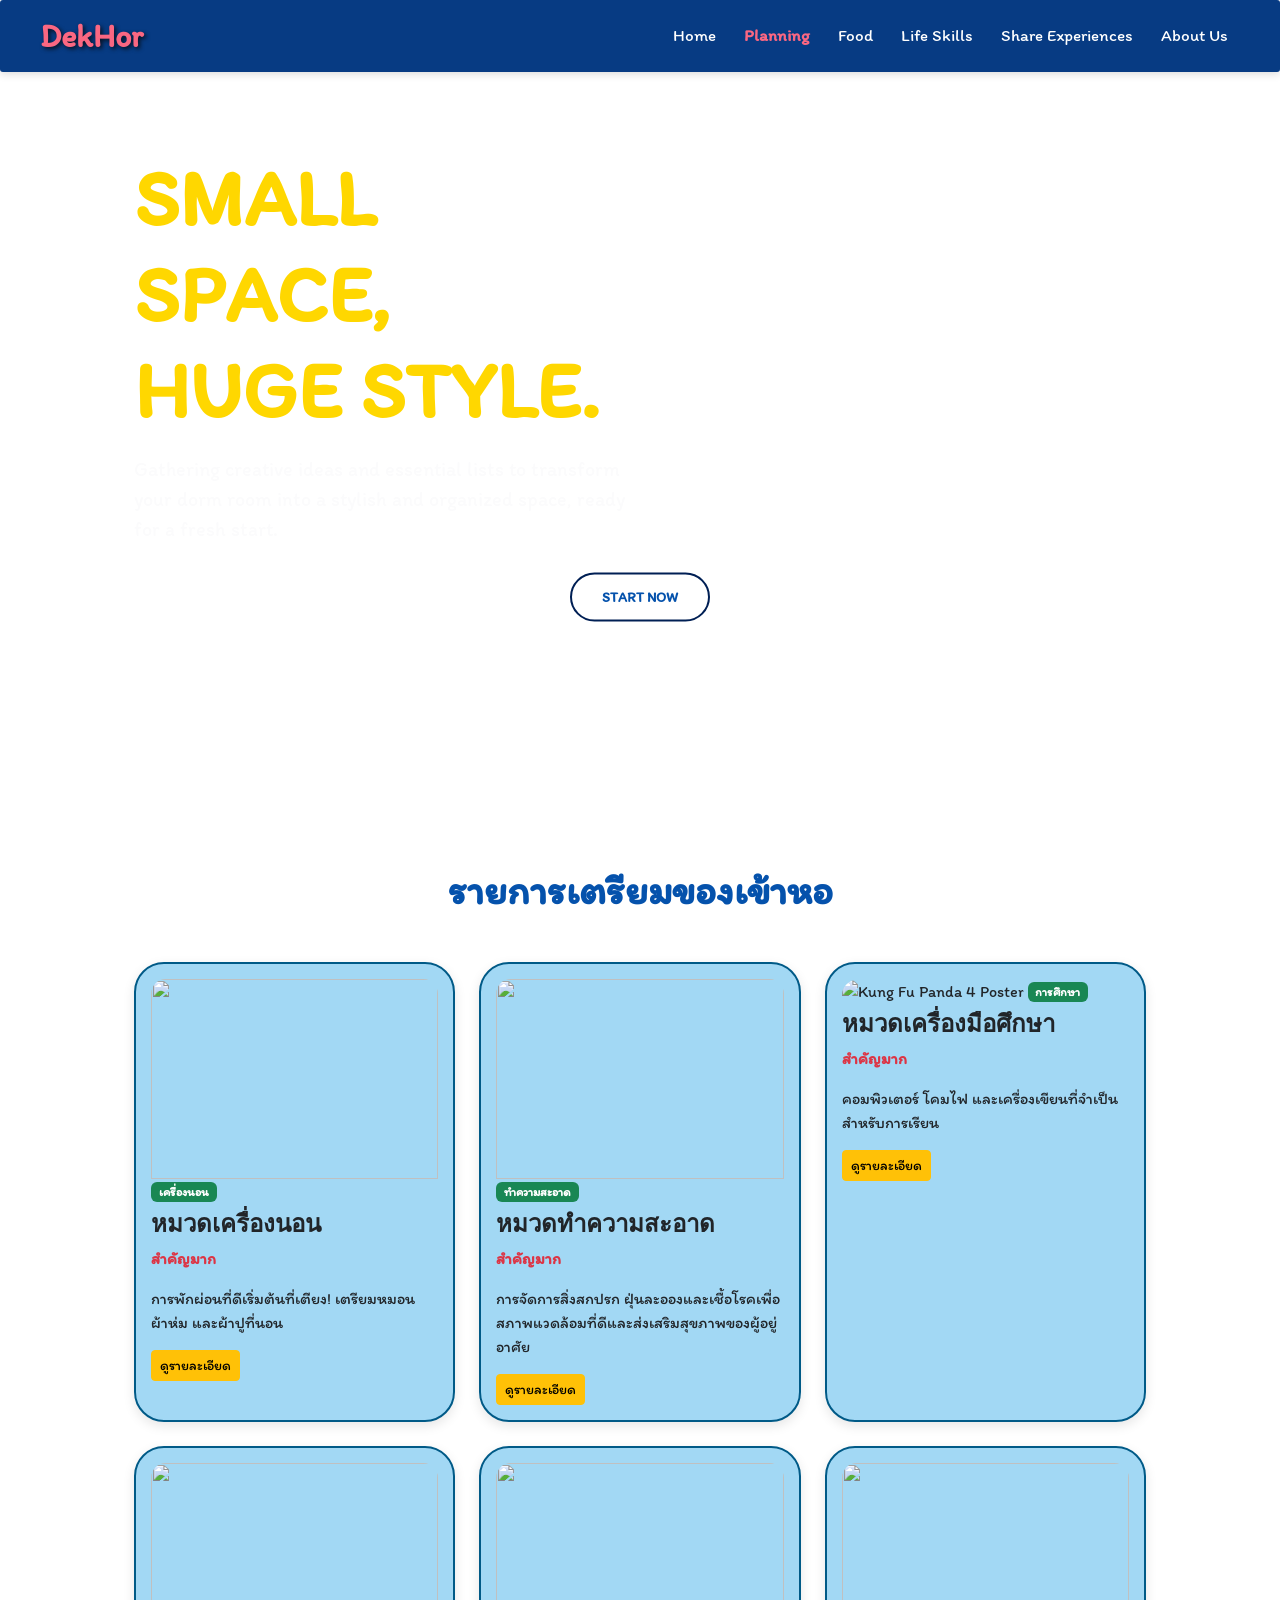
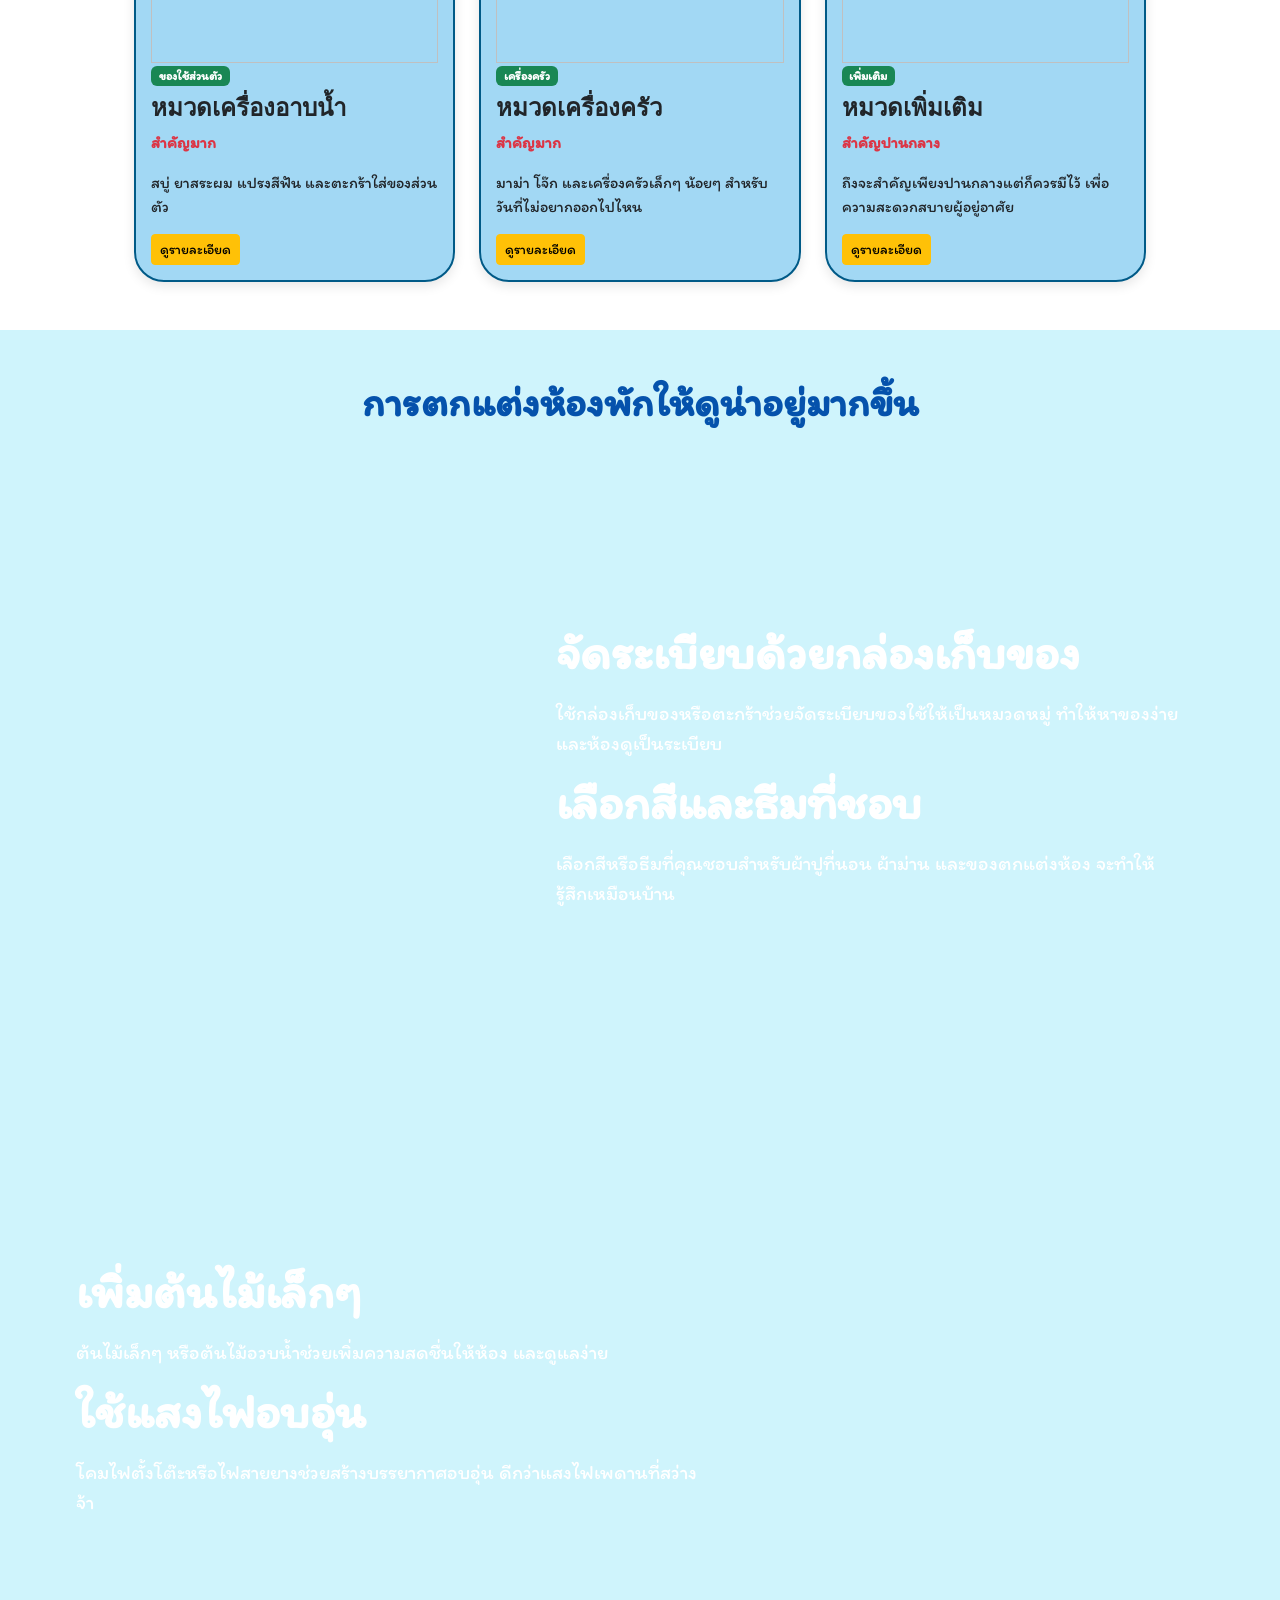
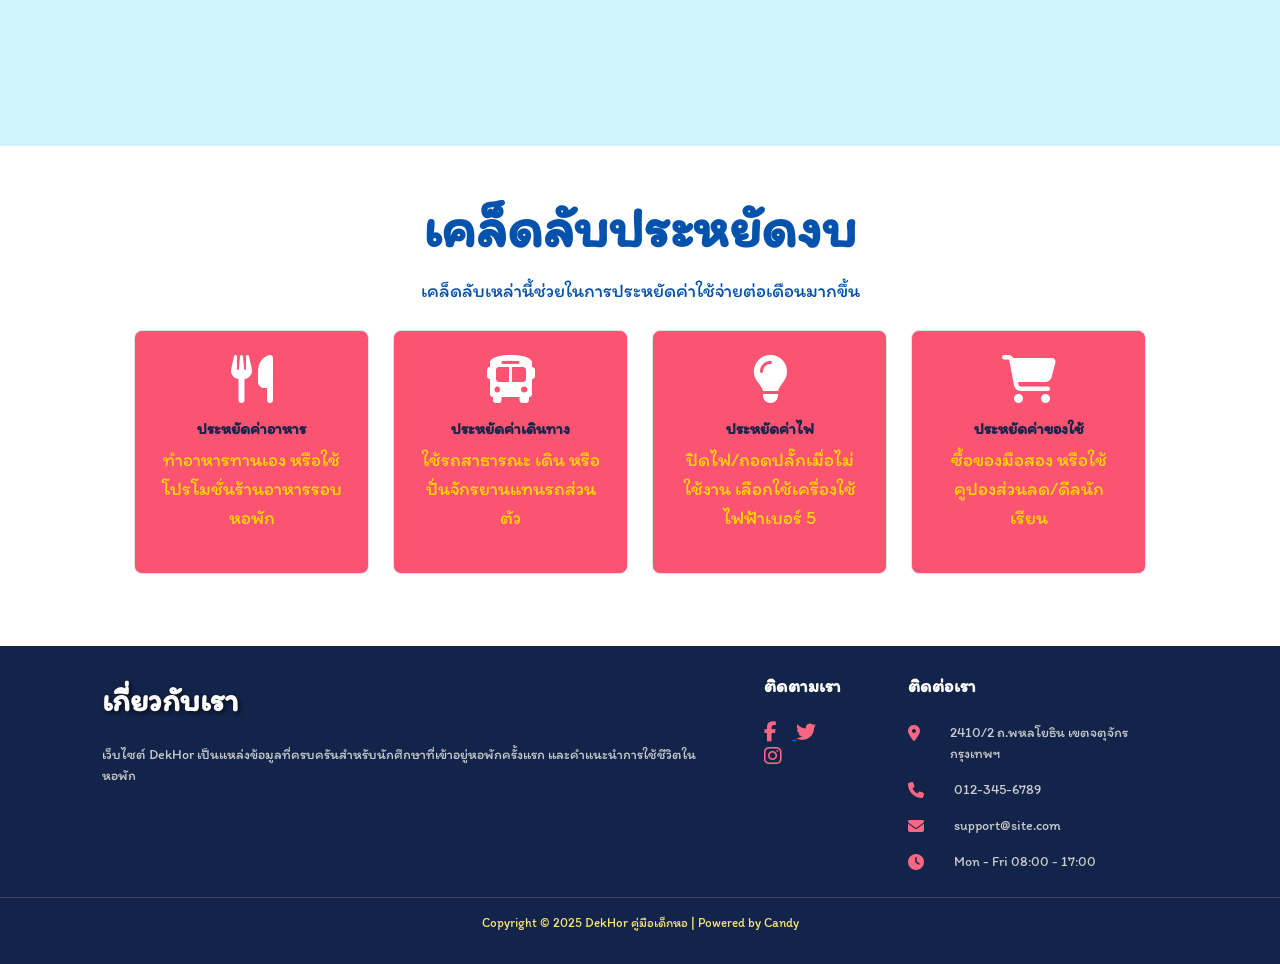
==== commit 8d97099e: "update files" ====
--- a/Page2S.html
+++ b/Page2S.html
@@ -14,8 +14,8 @@
 
     <!-- navbar -->
     <header class="main-header">
-        <div class="container nav-wrapper">
-             <a href="#" class="logo">DekHor</a>
+        <div class="container-fluid nav-wrapper">
+             <a href="index.html" class="logo">DekHor</a>
                 <nav class="main-nav">
                     <ul>
                          <li><a href="index.html">Home</a></li>
--- a/Page2S.css
+++ b/Page2S.css
@@ -44,9 +44,10 @@
     display: flex;
     justify-content: space-between; 
     align-items: center; 
-    max-width: 1200px; 
+    width: 100%;
+    max-width: 100% !important; 
     margin: 0 auto; 
-    padding: 0 20px;
+    padding: 0 40px;
     flex-wrap: wrap;
     gap: 10px;
 }
